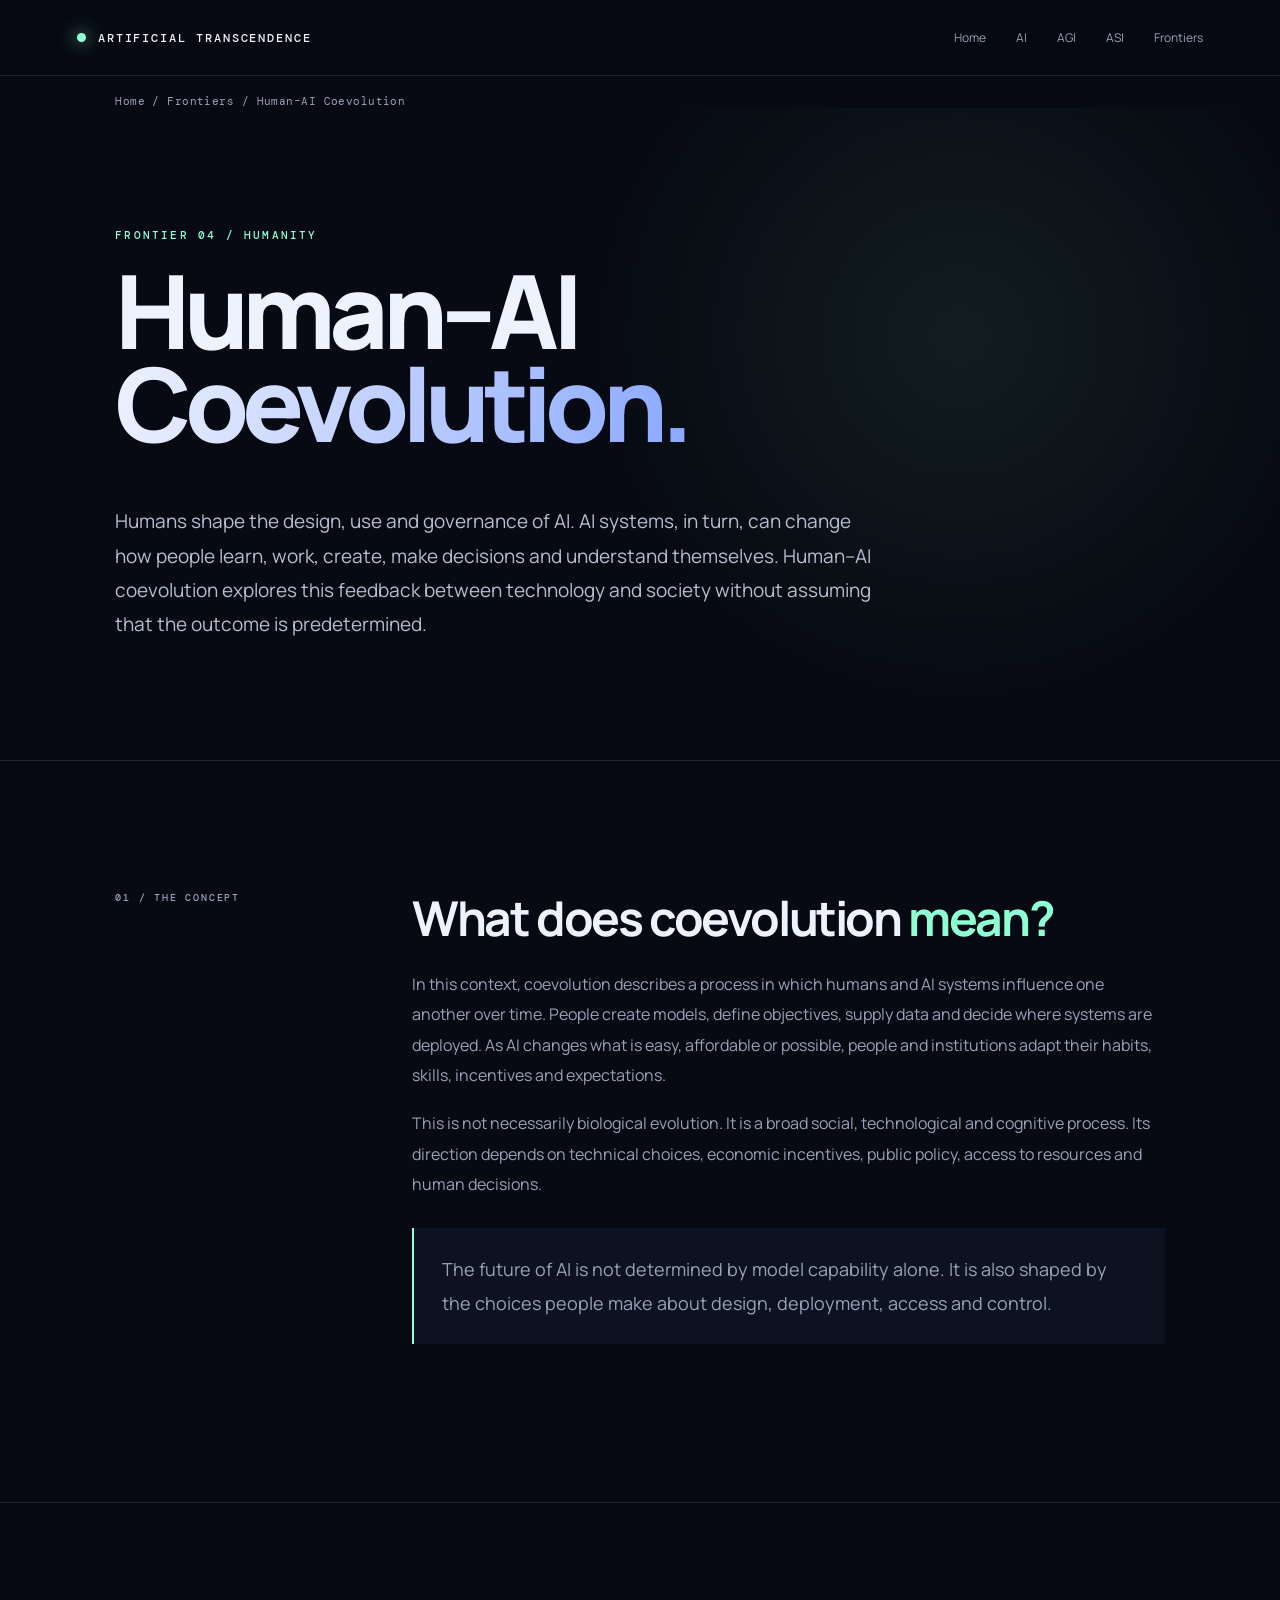
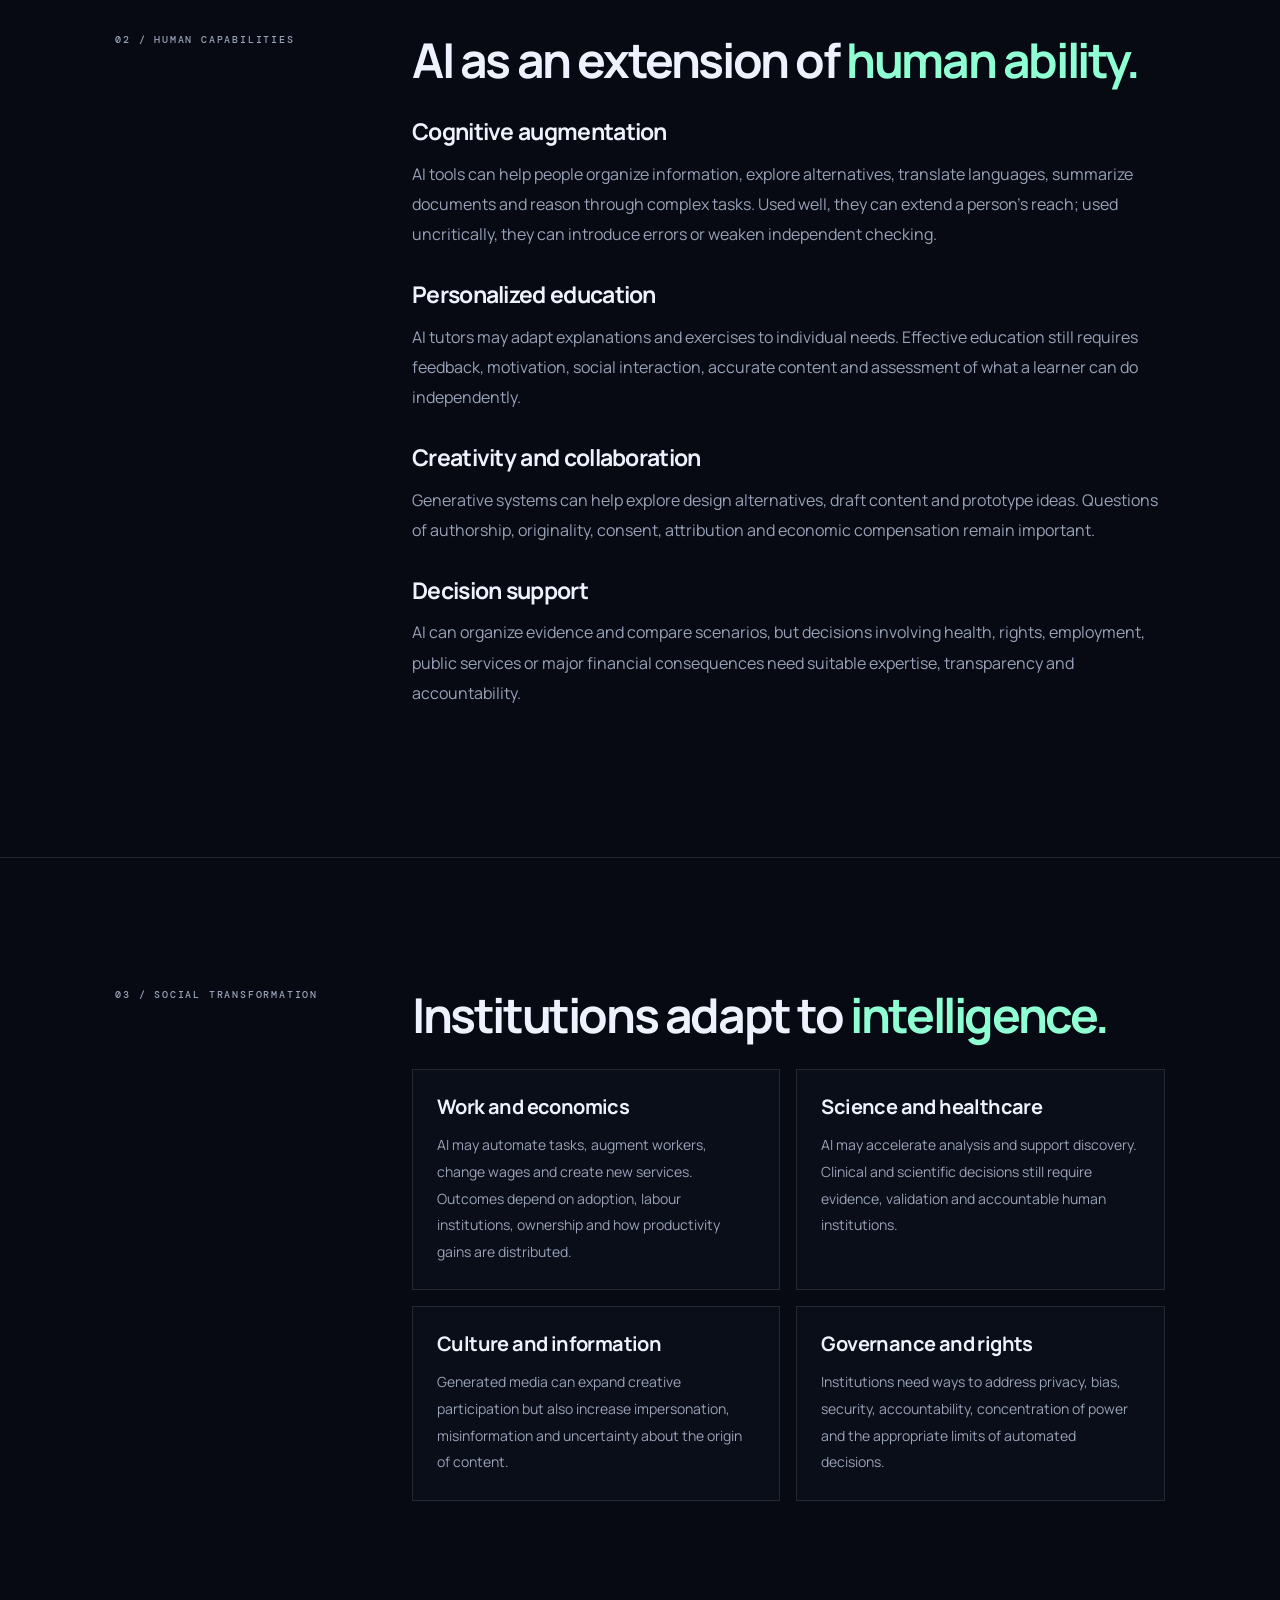
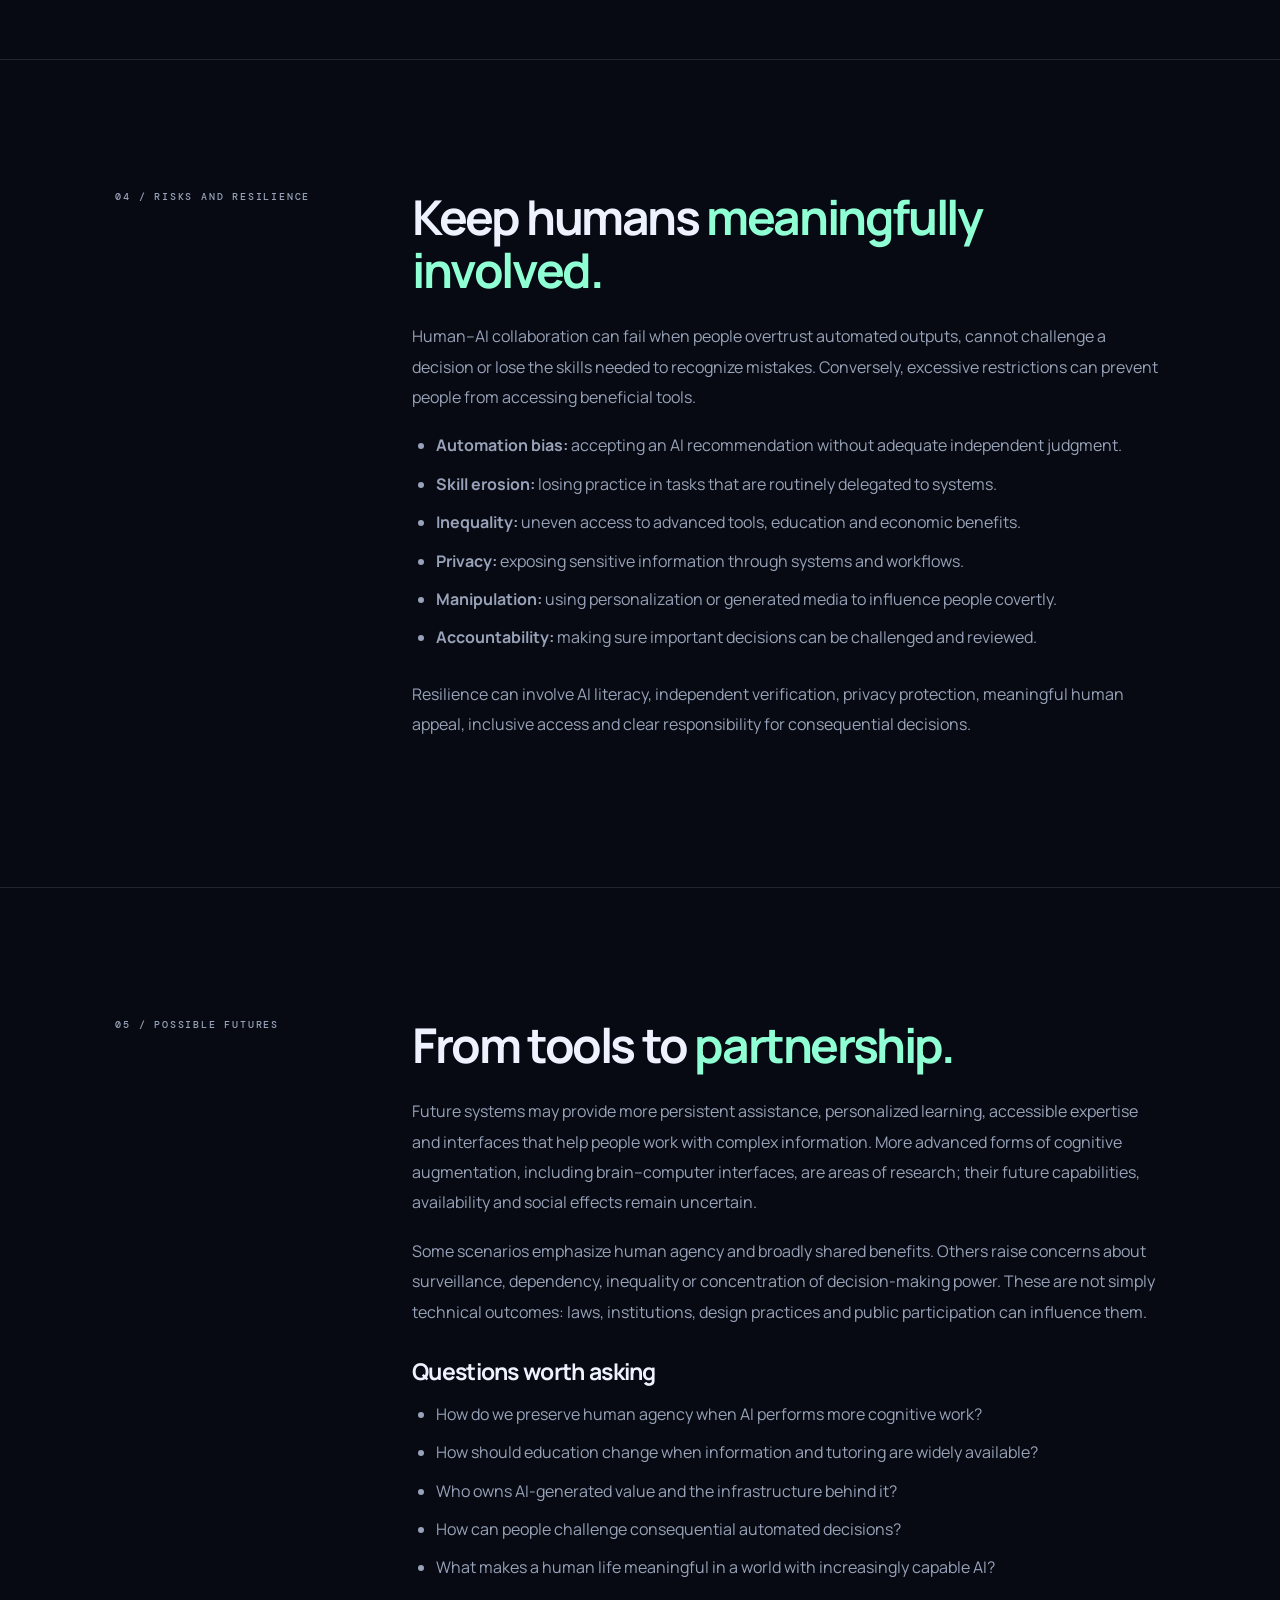
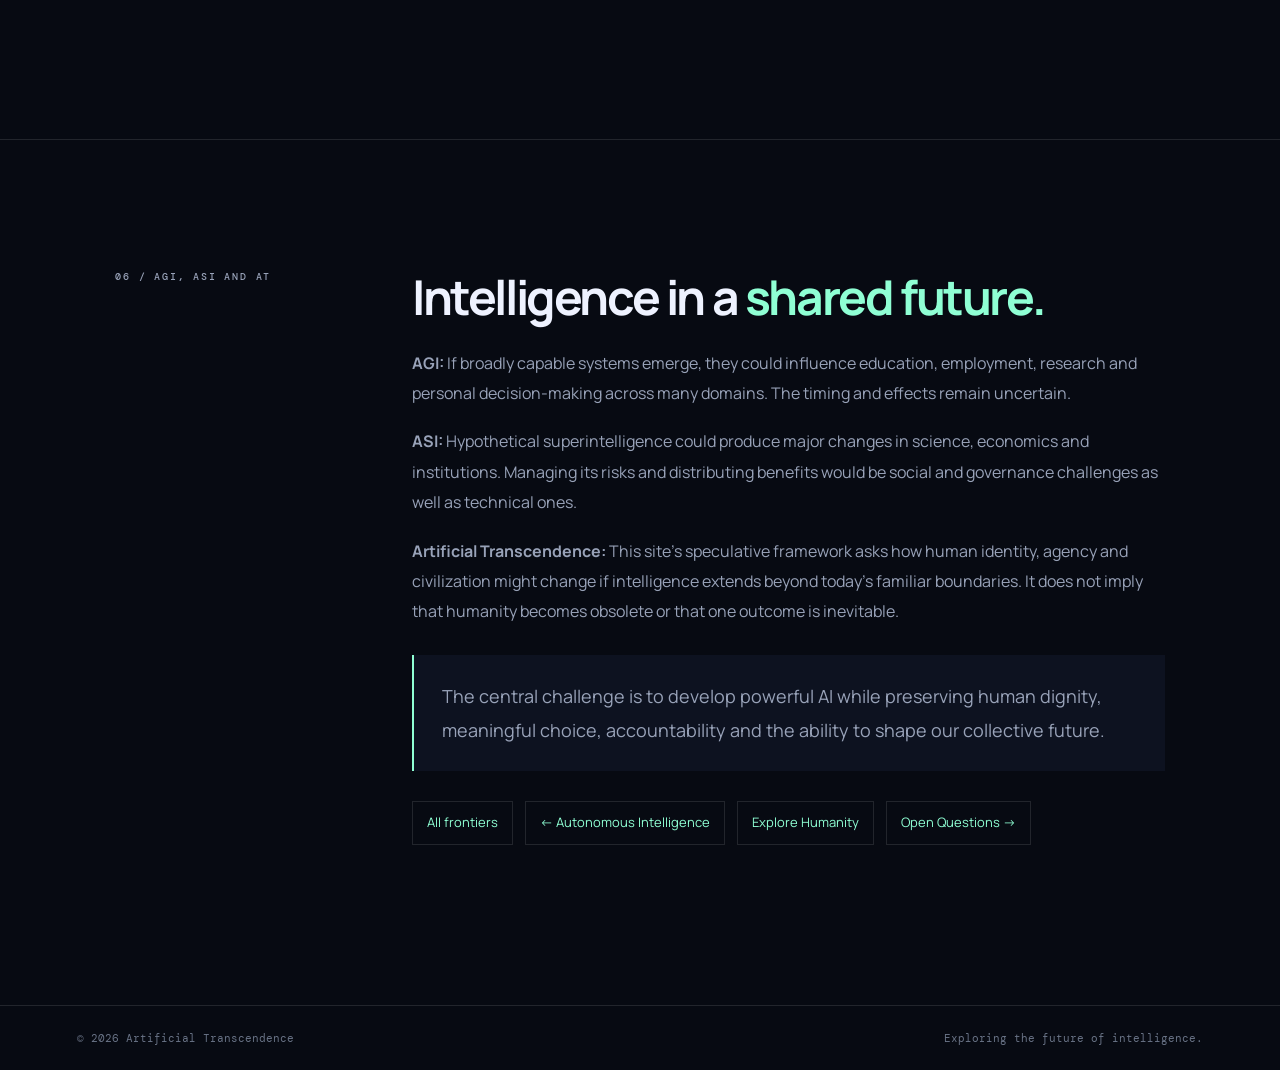
==== frontiers/human-ai-coevolution/index.html @ 3a3ddb0f "Create index.html Add Human-AI Coevolution article" ====
<!doctype html>
<html lang="en">
<head>
  <meta charset="utf-8">
  <meta name="viewport" content="width=device-width,initial-scale=1">
  <title>Human–AI Coevolution — Artificial Transcendence</title>
  <meta name="description" content="Explore how humans and AI systems may reshape each other through cognitive augmentation, education, work, institutions, culture and governance.">
  <link rel="canonical" href="https://artificialtranscendence.com/frontiers/human-ai-coevolution/">
  <meta property="og:title" content="Human–AI Coevolution">
  <meta property="og:description" content="Understanding the mutual influence of people, intelligent systems and society.">
  <meta property="og:type" content="article">
  <meta property="og:url" content="https://artificialtranscendence.com/frontiers/human-ai-coevolution/">
  <meta name="theme-color" content="#070a12">
  <link rel="icon" href="/favicon.svg" type="image/svg+xml">
  <link rel="stylesheet" href="/styles.css">
</head>
<body>
<header class="nav">
  <a class="brand" href="/"><span class="orb"></span>ARTIFICIAL TRANSCENDENCE</a>
  <nav><a href="/">Home</a><a href="/ai/">AI</a><a href="/agi/">AGI</a><a href="/asi/">ASI</a><a href="/frontiers/">Frontiers</a></nav>
</header>
<div class="breadcrumb"><a href="/">Home</a> / <a href="/frontiers/">Frontiers</a> / Human–AI Coevolution</div>

<main>
<section class="page-hero">
  <p class="eyebrow">FRONTIER 04 / HUMANITY</p>
  <h1>Human–AI<br><span>Coevolution.</span></h1>
  <p class="lead">Humans shape the design, use and governance of AI. AI systems, in turn, can change how people learn, work, create, make decisions and understand themselves. Human–AI coevolution explores this feedback between technology and society without assuming that the outcome is predetermined.</p>
</section>

<section class="section">
  <div class="section-label">01 / THE CONCEPT</div>
  <div class="article-content">
    <h2>What does coevolution <em>mean?</em></h2>
    <p>In this context, coevolution describes a process in which humans and AI systems influence one another over time. People create models, define objectives, supply data and decide where systems are deployed. As AI changes what is easy, affordable or possible, people and institutions adapt their habits, skills, incentives and expectations.</p>
    <p>This is not necessarily biological evolution. It is a broad social, technological and cognitive process. Its direction depends on technical choices, economic incentives, public policy, access to resources and human decisions.</p>
    <div class="article-callout"><p>The future of AI is not determined by model capability alone. It is also shaped by the choices people make about design, deployment, access and control.</p></div>
  </div>
</section>

<section class="section">
  <div class="section-label">02 / HUMAN CAPABILITIES</div>
  <div class="article-content">
    <h2>AI as an extension of <em>human ability.</em></h2>
    <h3>Cognitive augmentation</h3>
    <p>AI tools can help people organize information, explore alternatives, translate languages, summarize documents and reason through complex tasks. Used well, they can extend a person's reach; used uncritically, they can introduce errors or weaken independent checking.</p>
    <h3>Personalized education</h3>
    <p>AI tutors may adapt explanations and exercises to individual needs. Effective education still requires feedback, motivation, social interaction, accurate content and assessment of what a learner can do independently.</p>
    <h3>Creativity and collaboration</h3>
    <p>Generative systems can help explore design alternatives, draft content and prototype ideas. Questions of authorship, originality, consent, attribution and economic compensation remain important.</p>
    <h3>Decision support</h3>
    <p>AI can organize evidence and compare scenarios, but decisions involving health, rights, employment, public services or major financial consequences need suitable expertise, transparency and accountability.</p>
  </div>
</section>

<section class="section">
  <div class="section-label">03 / SOCIAL TRANSFORMATION</div>
  <div class="article-content">
    <h2>Institutions adapt to <em>intelligence.</em></h2>
    <div class="article-grid">
      <article class="article-card"><h3>Work and economics</h3><p>AI may automate tasks, augment workers, change wages and create new services. Outcomes depend on adoption, labour institutions, ownership and how productivity gains are distributed.</p></article>
      <article class="article-card"><h3>Science and healthcare</h3><p>AI may accelerate analysis and support discovery. Clinical and scientific decisions still require evidence, validation and accountable human institutions.</p></article>
      <article class="article-card"><h3>Culture and information</h3><p>Generated media can expand creative participation but also increase impersonation, misinformation and uncertainty about the origin of content.</p></article>
      <article class="article-card"><h3>Governance and rights</h3><p>Institutions need ways to address privacy, bias, security, accountability, concentration of power and the appropriate limits of automated decisions.</p></article>
    </div>
  </div>
</section>

<section class="section">
  <div class="section-label">04 / RISKS AND RESILIENCE</div>
  <div class="article-content">
    <h2>Keep humans <em>meaningfully involved.</em></h2>
    <p>Human–AI collaboration can fail when people overtrust automated outputs, cannot challenge a decision or lose the skills needed to recognize mistakes. Conversely, excessive restrictions can prevent people from accessing beneficial tools.</p>
    <ul>
      <li><strong>Automation bias:</strong> accepting an AI recommendation without adequate independent judgment.</li>
      <li><strong>Skill erosion:</strong> losing practice in tasks that are routinely delegated to systems.</li>
      <li><strong>Inequality:</strong> uneven access to advanced tools, education and economic benefits.</li>
      <li><strong>Privacy:</strong> exposing sensitive information through systems and workflows.</li>
      <li><strong>Manipulation:</strong> using personalization or generated media to influence people covertly.</li>
      <li><strong>Accountability:</strong> making sure important decisions can be challenged and reviewed.</li>
    </ul>
    <p>Resilience can involve AI literacy, independent verification, privacy protection, meaningful human appeal, inclusive access and clear responsibility for consequential decisions.</p>
  </div>
</section>

<section class="section">
  <div class="section-label">05 / POSSIBLE FUTURES</div>
  <div class="article-content">
    <h2>From tools to <em>partnership.</em></h2>
    <p>Future systems may provide more persistent assistance, personalized learning, accessible expertise and interfaces that help people work with complex information. More advanced forms of cognitive augmentation, including brain–computer interfaces, are areas of research; their future capabilities, availability and social effects remain uncertain.</p>
    <p>Some scenarios emphasize human agency and broadly shared benefits. Others raise concerns about surveillance, dependency, inequality or concentration of decision-making power. These are not simply technical outcomes: laws, institutions, design practices and public participation can influence them.</p>
    <h3>Questions worth asking</h3>
    <ul>
      <li>How do we preserve human agency when AI performs more cognitive work?</li>
      <li>How should education change when information and tutoring are widely available?</li>
      <li>Who owns AI-generated value and the infrastructure behind it?</li>
      <li>How can people challenge consequential automated decisions?</li>
      <li>What makes a human life meaningful in a world with increasingly capable AI?</li>
    </ul>
  </div>
</section>

<section class="section">
  <div class="section-label">06 / AGI, ASI AND AT</div>
  <div class="article-content">
    <h2>Intelligence in a <em>shared future.</em></h2>
    <p><strong>AGI:</strong> If broadly capable systems emerge, they could influence education, employment, research and personal decision-making across many domains. The timing and effects remain uncertain.</p>
    <p><strong>ASI:</strong> Hypothetical superintelligence could produce major changes in science, economics and institutions. Managing its risks and distributing benefits would be social and governance challenges as well as technical ones.</p>
    <p><strong>Artificial Transcendence:</strong> This site's speculative framework asks how human identity, agency and civilization might change if intelligence extends beyond today's familiar boundaries. It does not imply that humanity becomes obsolete or that one outcome is inevitable.</p>
    <div class="article-callout"><p>The central challenge is to develop powerful AI while preserving human dignity, meaningful choice, accountability and the ability to shape our collective future.</p></div>
    <div class="article-nav"><a href="/frontiers/">All frontiers</a><a href="/frontiers/autonomous-intelligence/">← Autonomous Intelligence</a><a href="/humanity/">Explore Humanity</a><a href="/questions/">Open Questions →</a></div>
  </div>
</section>
</main>
<footer><span>© 2026 Artificial Transcendence</span><span>Exploring the future of intelligence.</span></footer>
</body>
</html>
---- styles.css ----
@import url('https://fonts.googleapis.com/css2?family=DM+Mono:wght@400;500&family=Manrope:wght@400;500;600;700;800&display=swap');
:root{--bg:#070a12;--panel:#0d1220;--text:#eef2ff;--muted:#98a2b8;--line:rgba(255,255,255,.11);--accent:#8fffd4;--accent2:#8aa8ff}
*{box-sizing:border-box}html{scroll-behavior:smooth}body{margin:0;background:var(--bg);color:var(--text);font-family:Manrope,Arial,sans-serif;line-height:1.65}a{color:inherit;text-decoration:none}
.nav{height:76px;display:flex;align-items:center;justify-content:space-between;padding:0 6vw;border-bottom:1px solid var(--line);position:sticky;top:0;background:rgba(7,10,18,.78);backdrop-filter:blur(18px);z-index:10}.brand{font:500 12px "DM Mono",monospace;letter-spacing:.16em;display:flex;gap:12px;align-items:center}.orb{width:9px;height:9px;border-radius:50%;background:var(--accent);box-shadow:0 0 18px var(--accent)}nav{display:flex;gap:30px;font-size:12px;color:var(--muted)}nav a:hover{color:var(--text)}
.hero{min-height:calc(100vh - 76px);display:grid;grid-template-columns:1.05fr .95fr;align-items:center;padding:8vh 9vw;position:relative;overflow:hidden}.grid{position:absolute;inset:0;background-image:linear-gradient(var(--line) 1px,transparent 1px),linear-gradient(90deg,var(--line) 1px,transparent 1px);background-size:72px 72px;mask-image:linear-gradient(to bottom,rgba(0,0,0,.65),transparent 82%);opacity:.25}.hero-copy{position:relative;z-index:2;max-width:760px}.eyebrow{font:500 11px "DM Mono",monospace;letter-spacing:.2em;color:var(--accent);margin:0 0 24px}h1{font-size:clamp(62px,8vw,122px);line-height:.91;letter-spacing:-.065em;margin:0 0 30px;font-weight:800}h1 span{background:linear-gradient(100deg,var(--text),var(--accent2));-webkit-background-clip:text;background-clip:text;color:transparent}.lead{font-size:19px;color:#b6bfd1;max-width:650px}.actions{display:flex;gap:12px;margin-top:38px}.button{display:inline-flex;align-items:center;gap:18px;padding:14px 20px;border:1px solid var(--line);font-size:13px;border-radius:4px}.button.primary{background:var(--text);color:#070a12;border-color:var(--text);font-weight:700}.button.ghost:hover{border-color:var(--accent);color:var(--accent)}.button span{font-size:18px}
.hero-visual{height:600px;position:relative;display:grid;place-items:center}.ring,.orbit{position:absolute;border:1px solid rgba(143,255,212,.18);border-radius:50%;transform:rotateX(62deg) rotateZ(-20deg)}.r1{width:310px;height:310px}.r2{width:450px;height:450px;border-color:rgba(138,168,255,.16)}.r3{width:590px;height:590px;border-color:rgba(255,255,255,.07)}.core{width:135px;height:135px;border-radius:50%;background:radial-gradient(circle,#bfffea 0,#5effcb 8%,#182d36 38%,#0b111e 70%);box-shadow:0 0 70px rgba(95,255,203,.25);display:grid;place-items:center;z-index:2}.core span{width:35px;height:35px;border:1px solid white;border-radius:50%;opacity:.8}.orbit{width:500px;height:160px;border-color:rgba(143,255,212,.25)}.o1{transform:rotateX(70deg) rotateY(25deg) rotateZ(18deg)}.o2{width:390px;height:120px;transform:rotateX(70deg) rotateY(-25deg) rotateZ(-35deg);border-color:rgba(138,168,255,.2)}
.section{padding:130px 9vw;display:grid;grid-template-columns:220px 1fr;gap:6vw;border-top:1px solid var(--line)}.section-label{font:500 10px "DM Mono",monospace;letter-spacing:.18em;color:var(--muted)}h2{font-size:clamp(42px,6vw,82px);line-height:1;letter-spacing:-.05em;margin:0 0 35px}h2 em{font-style:normal;color:var(--accent)}.large{font-size:23px;line-height:1.5;max-width:900px;color:#d4d9e5}.section p:not(.large){color:var(--muted);max-width:780px}
.timeline{display:grid;grid-template-columns:repeat(4,1fr);gap:1px;background:var(--line)}.timeline article{background:var(--bg);padding:28px;min-height:280px}.timeline span,.cards b{font:500 11px "DM Mono",monospace;color:var(--accent)}h3{font-size:25px;letter-spacing:-.03em}.timeline p,.cards p{color:var(--muted);font-size:14px}.timeline .future{background:linear-gradient(145deg,#0e1a22,#0b101c);box-shadow:inset 0 0 70px rgba(143,255,212,.05)}
.statement{padding:150px 12vw;border-top:1px solid var(--line);border-bottom:1px solid var(--line);text-align:center;background:radial-gradient(circle at center,rgba(138,168,255,.08),transparent 45%)}.statement-mark{font-size:80px;color:var(--accent);line-height:1;margin-bottom:30px}.statement p{font-size:clamp(28px,4vw,55px);line-height:1.12;letter-spacing:-.04em;max-width:1100px;margin:auto}
.cards{display:grid;grid-template-columns:1fr 1fr;gap:1px;background:var(--line)}.cards article{background:var(--bg);padding:38px;min-height:230px}.cards h3{margin-bottom:8px}.cta{text-align:center;padding:160px 8vw;background:linear-gradient(180deg,var(--bg),#0b111d)}.cta h2{font-size:clamp(55px,8vw,110px);margin-bottom:25px}.cta>p:not(.eyebrow){color:var(--muted);margin:0 auto 35px}.cta .button{margin:auto}
footer{border-top:1px solid var(--line);padding:25px 6vw;display:flex;justify-content:space-between;color:#697386;font:11px "DM Mono",monospace}
.reveal{opacity:0;transform:translateY(22px);transition:opacity .8s ease,transform .8s ease}.reveal.show{opacity:1;transform:none}
@media(max-width:850px){nav{display:none}.hero{grid-template-columns:1fr;padding:90px 7vw}.hero-visual{height:350px;order:-1;opacity:.55}.r1{width:210px;height:210px}.r2{width:300px;height:300px}.r3{width:390px;height:390px}.section{grid-template-columns:1fr;padding:90px 7vw;gap:35px}.timeline{grid-template-columns:1fr 1fr}.cards{grid-template-columns:1fr}.statement{padding:100px 7vw}.actions{flex-wrap:wrap}footer{gap:12px;flex-direction:column}}
@media(max-width:500px){h1{font-size:58px}.timeline{grid-template-columns:1fr}.hero-visual{height:280px}}

/* =========================================================
   INNER CONTENT PAGES
   ========================================================= */

.page-hero{
  min-height:72vh;
  display:flex;
  flex-direction:column;
  justify-content:center;
  padding:120px 9vw 100px;
  position:relative;
  overflow:hidden;
  background:
    radial-gradient(
      circle at 75% 35%,
      rgba(143,255,212,.08),
      transparent 35%
    );
}

.page-hero h1{
  max-width:1000px;
  margin-bottom:35px;
}

.page-hero .lead{
  max-width:760px;
}

.info-grid{
  display:grid;
  grid-template-columns:repeat(2,1fr);
  gap:1px;
  background:var(--line);
  margin-top:45px;
}

.info-card{
  background:var(--bg);
  padding:34px;
  min-height:220px;
  transition:
    transform .3s ease,
    background .3s ease;
}

.info-card:hover{
  background:var(--panel);
  transform:translateY(-4px);
}

.info-card span{
  font:500 11px "DM Mono",monospace;
  color:var(--accent);
}

.info-card h3{
  margin:18px 0 10px;
}

.info-card p{
  color:var(--muted);
  font-size:14px;
  max-width:600px;
}

.page-hero + .section{
  border-top:1px solid var(--line);
}

@media(max-width:700px){

  .page-hero{
    min-height:65vh;
    padding:100px 7vw 80px;
  }

  .info-grid{
    grid-template-columns:1fr;
  }

  .info-card{
    min-height:auto;
  }

}
.evolution-link{
  display:block;
  color:inherit;
  text-decoration:none;
}

.evolution-link article{
  height:100%;
  transition:
    transform .3s ease,
    background .3s ease;
}

.evolution-link:hover article{
  background:var(--panel);
  transform:translateY(-4px);
}

.evolution-link small{
  display:block;
  margin-top:28px;
  font:500 11px "DM Mono",monospace;
  color:var(--accent);
  letter-spacing:.08em;
}

/* =========================================================
   PHASE 2: FRONTIER KNOWLEDGE ARTICLES
   ========================================================= */

.article-content {
  max-width: 920px;
  min-width: 0;
}

.article-content h2 {
  font-size: clamp(32px, 4vw, 48px);
  line-height: 1.12;
  margin: 0 0 24px;
}

.article-content h3 {
  font-size: 23px;
  line-height: 1.3;
  margin: 30px 0 12px;
}

.article-content p,
.article-content li {
  color: var(--muted);
  font-size: 16px;
  line-height: 1.9;
}

.article-content p {
  margin: 0 0 18px;
}

.article-content ul,
.article-content ol {
  padding-left: 24px;
  margin: 12px 0 26px;
}

.article-content li {
  margin-bottom: 8px;
}

.article-section {
  padding: 48px 0;
  border-bottom: 1px solid var(--line);
  scroll-margin-top: 100px;
}

.article-section:first-child {
  padding-top: 0;
}

.article-section:last-child {
  border-bottom: 0;
}

.article-callout {
  margin: 28px 0;
  padding: 24px 28px;
  border-left: 2px solid var(--accent);
  background: var(--panel);
}

.article-callout p {
  color: var(--text);
  font-size: 18px;
  margin: 0;
}

.article-grid {
  display: grid;
  grid-template-columns: repeat(2, minmax(0, 1fr));
  gap: 16px;
  margin: 28px 0;
}

.article-card {
  border: 1px solid var(--line);
  padding: 24px;
  background: rgba(13, 18, 32, .45);
  min-width: 0;
}

.article-card h3 {
  margin-top: 0;
  font-size: 20px;
}

.article-card p {
  font-size: 14px;
  margin-bottom: 0;
}

.article-nav {
  display: flex;
  flex-wrap: wrap;
  gap: 12px;
  margin: 30px 0;
}

.article-nav a {
  display: inline-block;
  padding: 10px 14px;
  border: 1px solid var(--line);
  font-size: 13px;
  color: var(--accent);
}

.article-nav a:hover,
.article-card:hover {
  border-color: var(--accent);
}

.breadcrumb {
  padding: 18px 9vw 0;
  color: var(--muted);
  font: 11px "DM Mono", monospace;
  letter-spacing: .04em;
}

.breadcrumb a:hover {
  color: var(--accent);
}

.page-hero .eyebrow {
  margin-bottom: 22px;
}

.page-hero .lead {
  line-height: 1.8;
}

.page-hero h1 {
  overflow-wrap: anywhere;
}

@media (max-width: 700px) {
  .article-grid {
    grid-template-columns: 1fr;
  }

  .article-section {
    padding: 34px 0;
  }

  .article-content p,
  .article-content li {
    font-size: 15px;
  }

  .article-callout {
    padding: 20px;
  }

  .breadcrumb {
    padding-left: 7vw;
    padding-right: 7vw;
  }
}
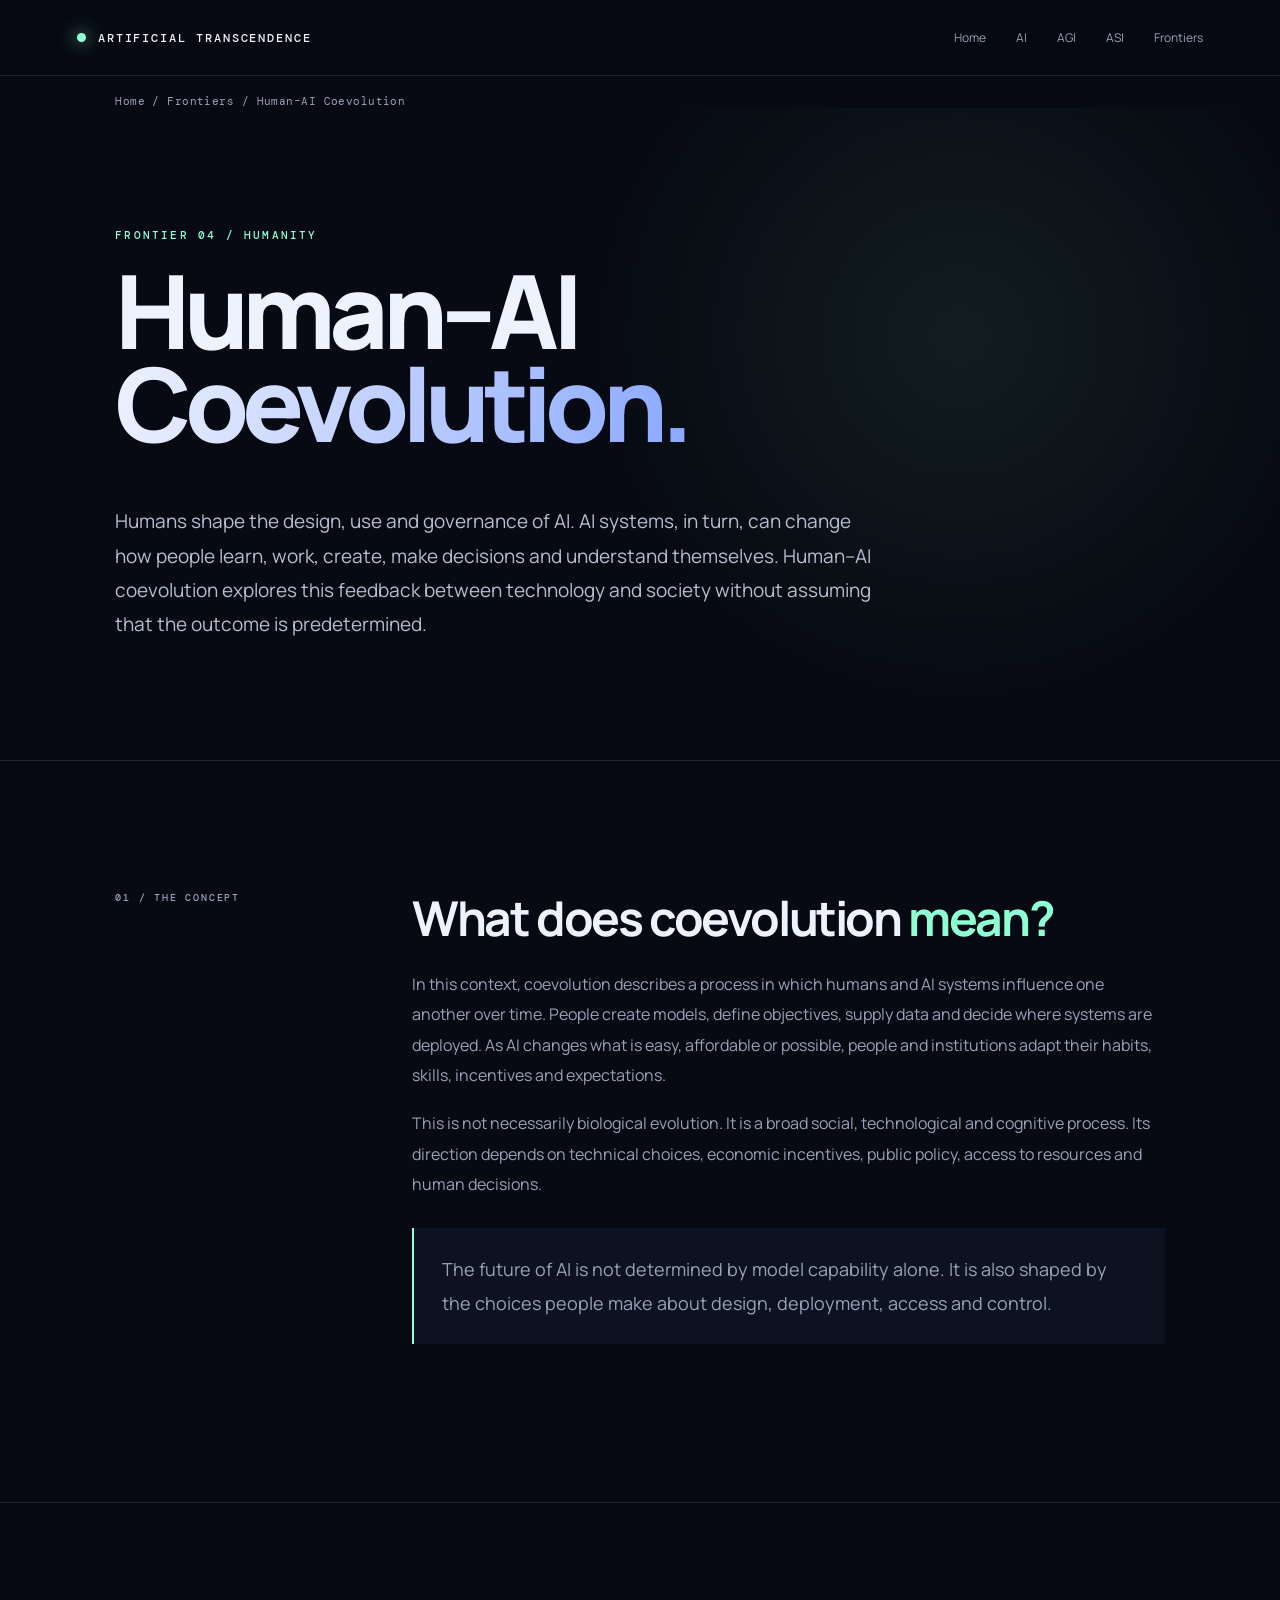
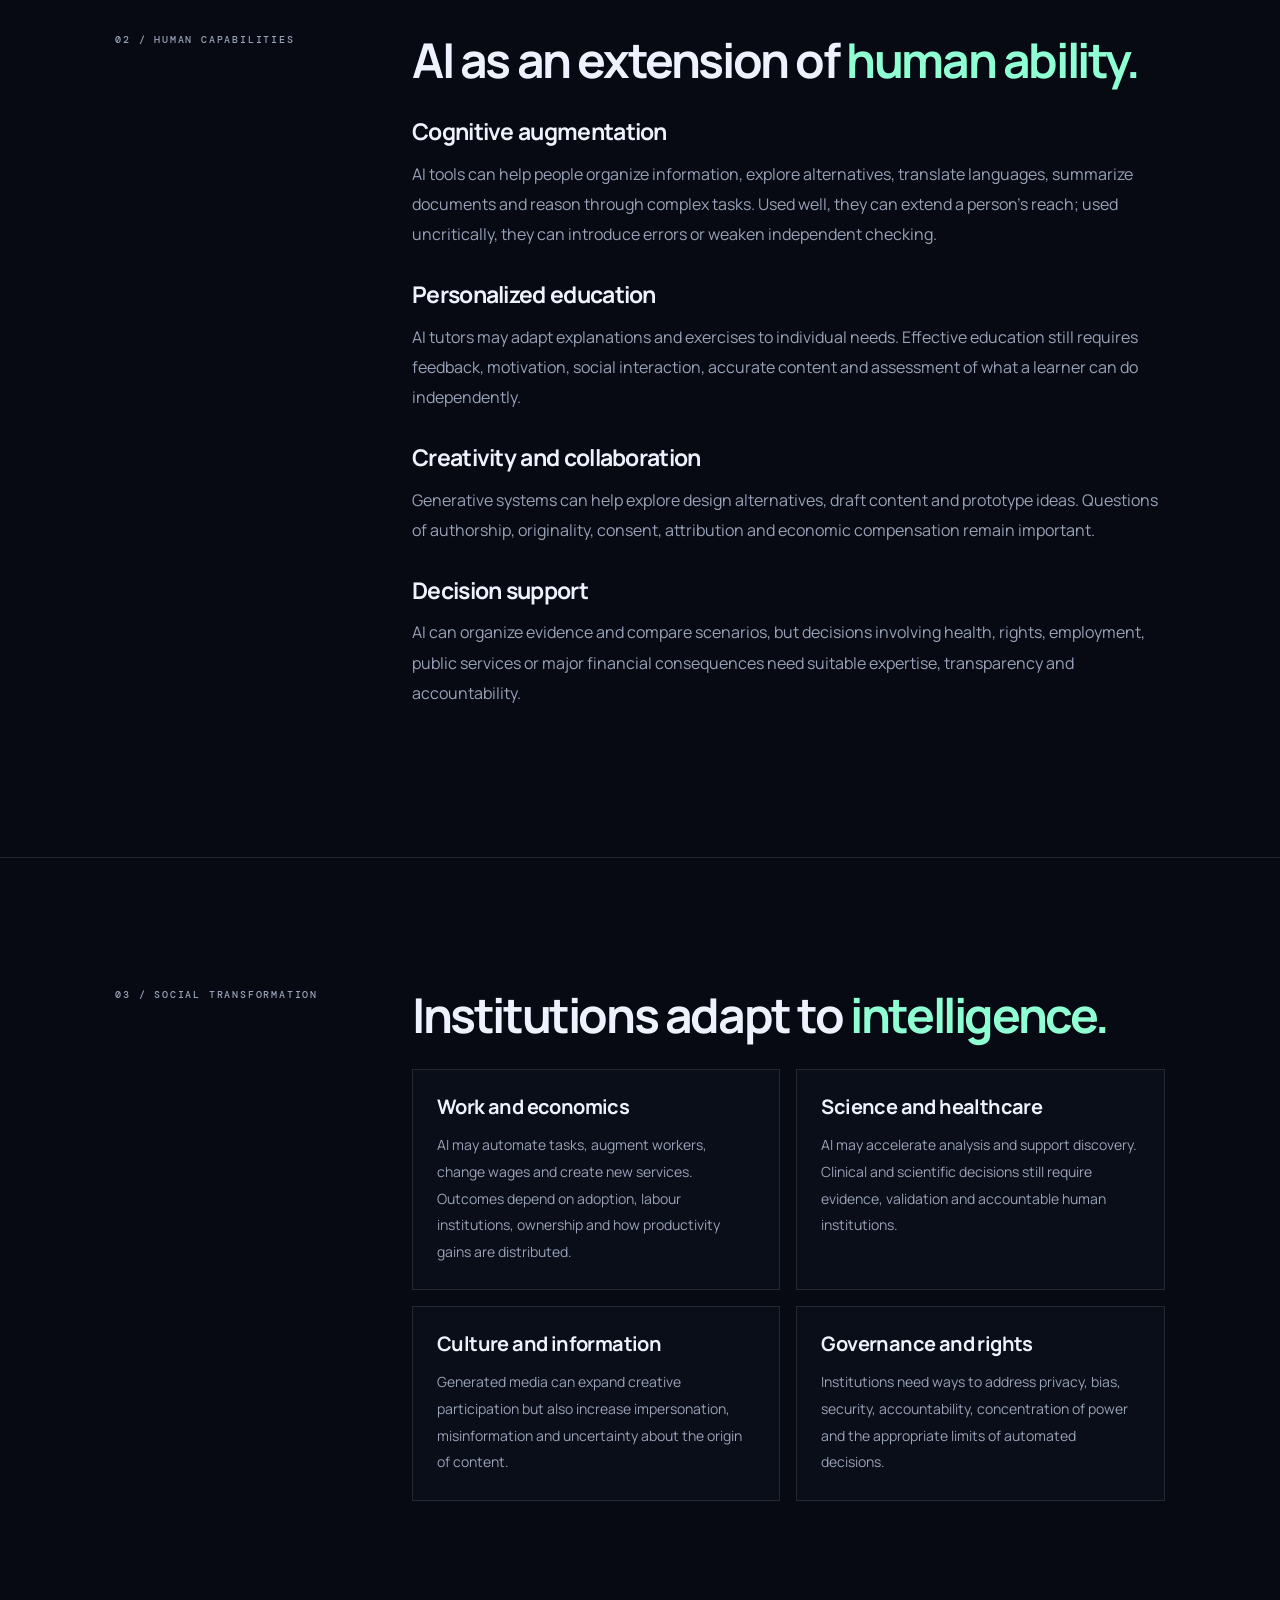
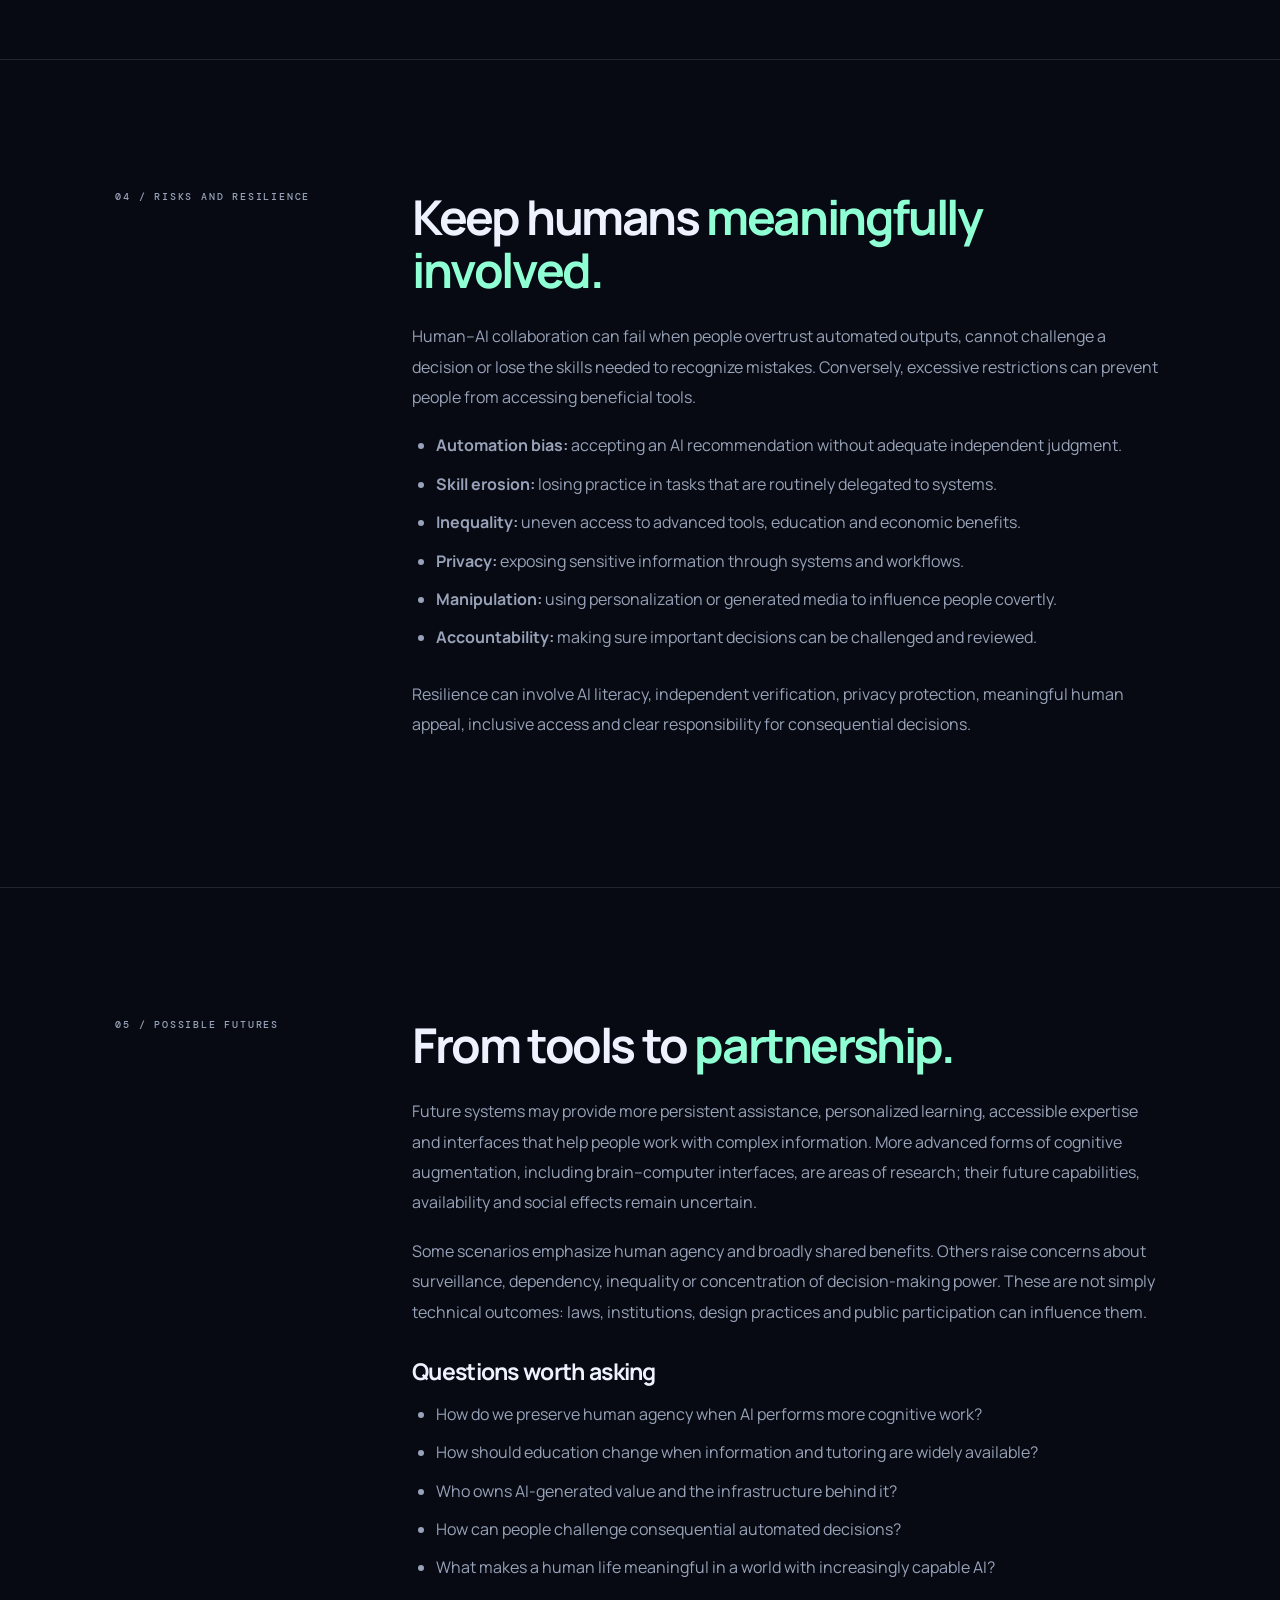
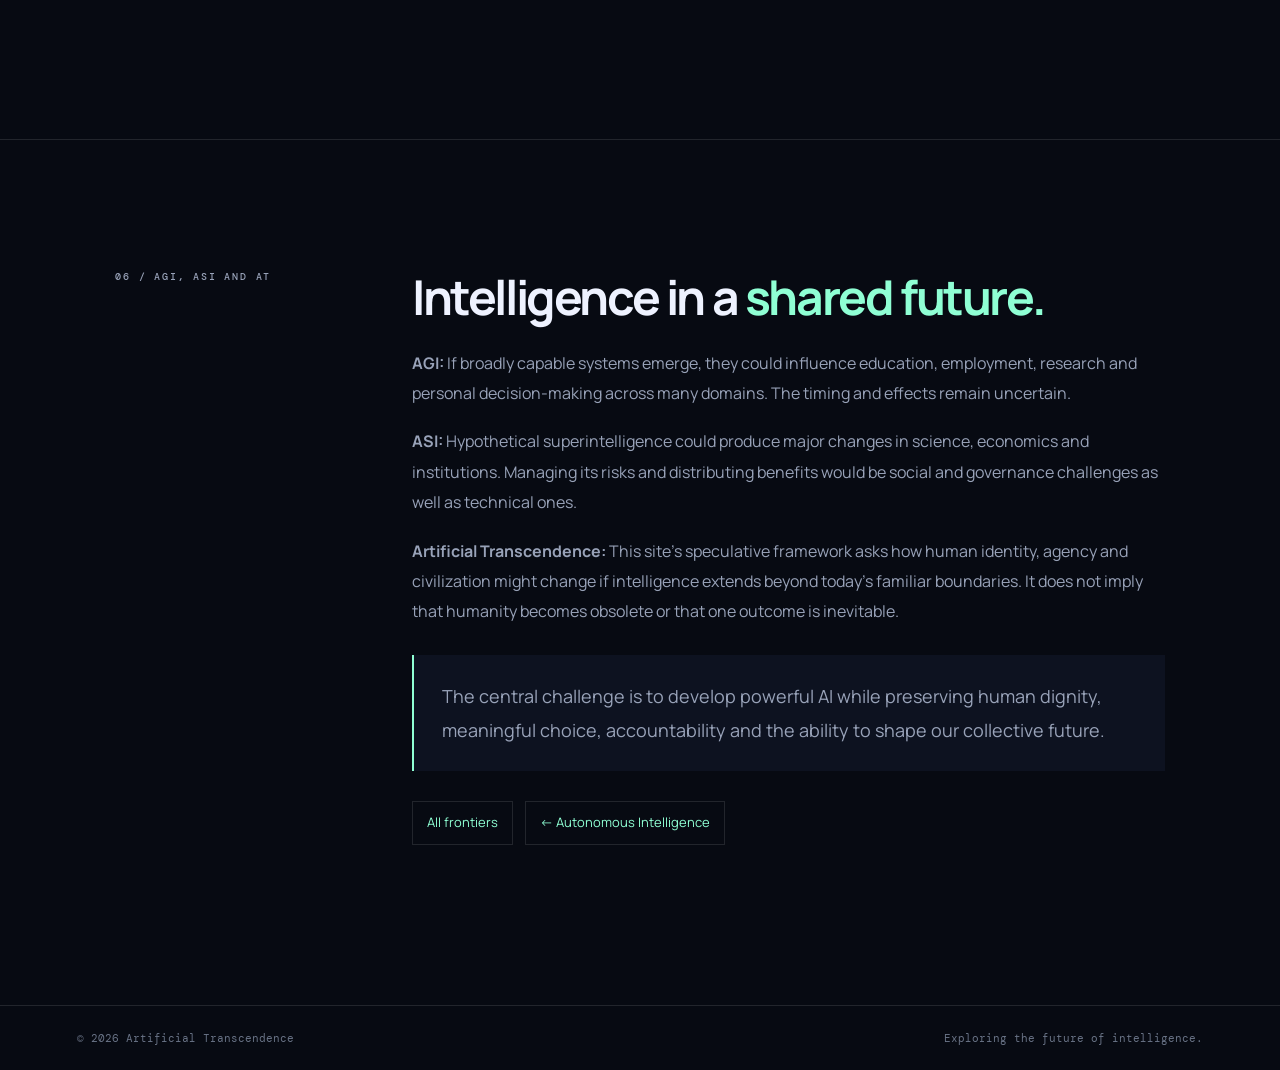
==== commit 185e9702: "Update index.html Remove links to future pages" ====
--- a/frontiers/human-ai-coevolution/index.html
+++ b/frontiers/human-ai-coevolution/index.html
@@ -109,8 +109,12 @@
     <p><strong>ASI:</strong> Hypothetical superintelligence could produce major changes in science, economics and institutions. Managing its risks and distributing benefits would be social and governance challenges as well as technical ones.</p>
     <p><strong>Artificial Transcendence:</strong> This site's speculative framework asks how human identity, agency and civilization might change if intelligence extends beyond today's familiar boundaries. It does not imply that humanity becomes obsolete or that one outcome is inevitable.</p>
     <div class="article-callout"><p>The central challenge is to develop powerful AI while preserving human dignity, meaningful choice, accountability and the ability to shape our collective future.</p></div>
-    <div class="article-nav"><a href="/frontiers/">All frontiers</a><a href="/frontiers/autonomous-intelligence/">← Autonomous Intelligence</a><a href="/humanity/">Explore Humanity</a><a href="/questions/">Open Questions →</a></div>
-  </div>
+    
+<div class="article-nav">
+  <a href="/frontiers/">All frontiers</a>
+  <a href="/frontiers/autonomous-intelligence/">← Autonomous Intelligence</a>
+</div>
+
 </section>
 </main>
 <footer><span>© 2026 Artificial Transcendence</span><span>Exploring the future of intelligence.</span></footer>
